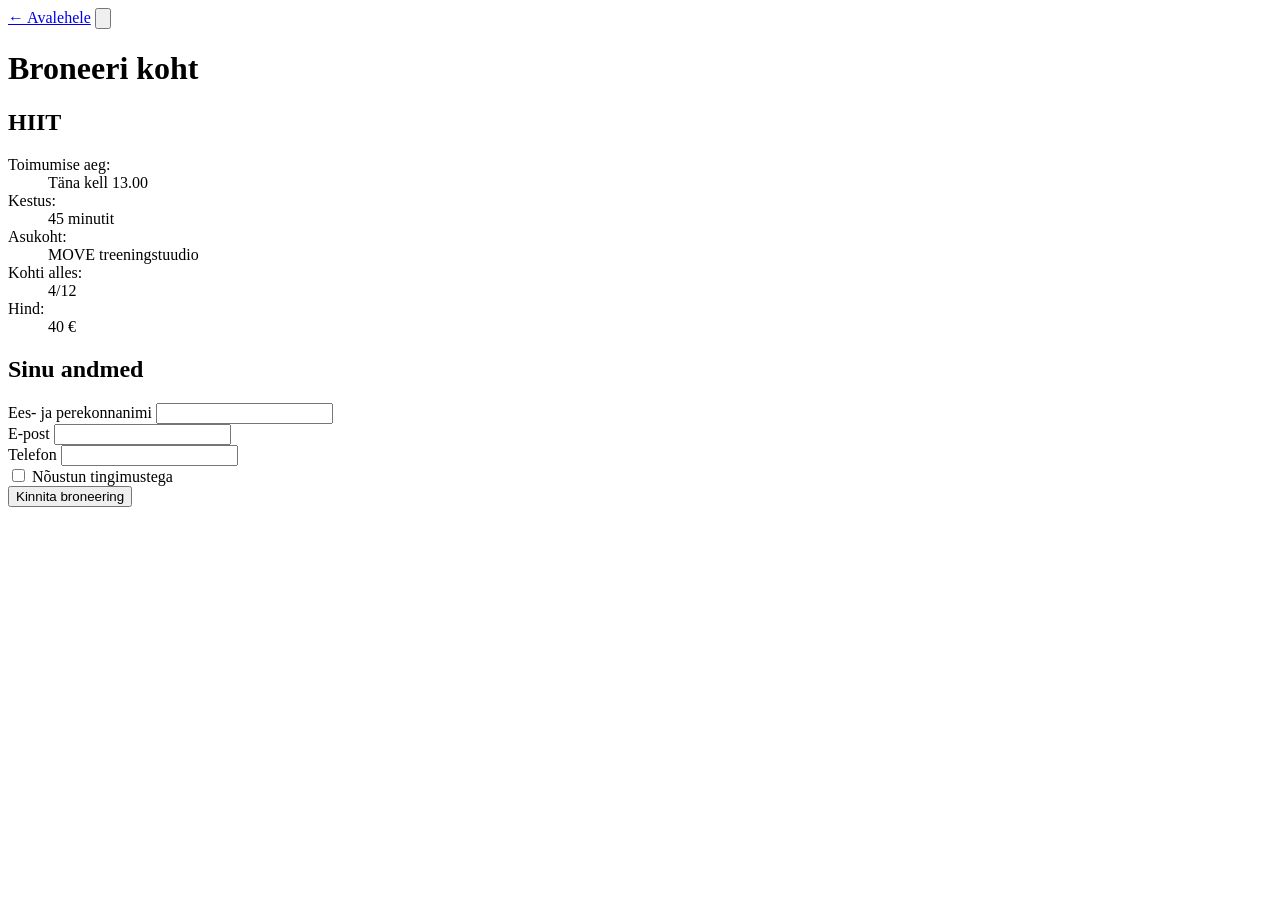
==== broneeri_koht.html @ df1005b9 "Add files via upload" ====
<!doctype html>
<html lang="et">
<head>
  <meta charset="utf-8">
  <meta name="viewport" content="width=device-width, initial-scale=1">
  <title>Broneeri koht – MOVE</title>
  <link rel="stylesheet" href="css/style.css">
</head>
<body class="page page--booking">
  <header class="header">
    <a class="header__back" href="avaleht.html"><span aria-hidden="true">←</span> Avalehele</a>
    <button class="header__menu" type="button" aria-label="Ava menüü" popovertarget="menu">
      <svg class="icon icon--menu" viewBox="0 0 24 24" aria-hidden="true" focusable="false">
        <rect x="2" y="2" width="20" height="20" rx="4" fill="none" stroke="currentColor" stroke-width="2"/>
        <path d="M7 8h10M7 12h10M7 16h10" stroke="currentColor" stroke-width="2" stroke-linecap="round"/>
      </svg>
    </button>
  </header>

  <nav class="menu" id="menu" popover aria-label="Peamenüü">
    <div class="menu__header">
      <a class="menu__logo" href="avaleht.html">MOVE</a>
      <button class="menu__close" type="button" popovertarget="menu" popovertargetaction="hide" aria-label="Sulge menüü">
        <svg class="icon icon--close" viewBox="0 0 24 24" aria-hidden="true" focusable="false">
          <rect x="2" y="2" width="20" height="20" rx="4" fill="none" stroke="currentColor" stroke-width="2"/>
          <path d="M8 8l8 8M16 8l-8 8" stroke="currentColor" stroke-width="2" stroke-linecap="round"/>
        </svg>
      </button>
    </div>
    <ul class="menu__list">
      <li class="menu__item"><a class="menu__link" href="avaleht.html">Avaleht<span class="menu__arrow" aria-hidden="true">→</span></a></li>
      <li class="menu__item"><a class="menu__link" href="leia_trenn.html">Leia trenn<span class="menu__arrow" aria-hidden="true">→</span></a></li>
      <li class="menu__item"><a class="menu__link" href="hiit.html">HIIT treening<span class="menu__arrow" aria-hidden="true">→</span></a></li>
      <li class="menu__item"><a class="menu__link" href="broneeri_koht.html" aria-current="page">Broneeri koht<span class="menu__arrow" aria-hidden="true">→</span></a></li>
      <li class="menu__item"><a class="menu__link" href="#">Hinnakiri<span class="menu__arrow" aria-hidden="true">→</span></a></li>
      <li class="menu__item"><a class="menu__link" href="#">KKK<span class="menu__arrow" aria-hidden="true">→</span></a></li>
    </ul>
  </nav>

  <main class="main">
    <h1 class="booking__title">Broneeri koht</h1>

    <section class="booking__summary" aria-labelledby="summary-title">
      <h2 class="booking__workout" id="summary-title">HIIT</h2>
      <dl class="details">
        <div class="details__row">
          <dt class="details__term">Toimumise aeg:</dt>
          <dd class="details__value">Täna kell <time datetime="13:00">13.00</time></dd>
        </div>
        <div class="details__row">
          <dt class="details__term">Kestus:</dt>
          <dd class="details__value">45 minutit</dd>
        </div>
        <div class="details__row">
          <dt class="details__term">Asukoht:</dt>
          <dd class="details__value">MOVE treeningstuudio</dd>
        </div>
        <div class="details__row">
          <dt class="details__term">Kohti alles:</dt>
          <dd class="details__value">4/12</dd>
        </div>
        <div class="details__row">
          <dt class="details__term">Hind:</dt>
          <dd class="details__value">40 €</dd>
        </div>
      </dl>
    </section>

    <form class="booking-form" action="kinnitus.html" method="get">
      <h2 class="booking-form__title">Sinu andmed</h2>

      <div class="booking-form__field">
        <label class="booking-form__label" for="nimi">Ees- ja perekonnanimi</label>
        <input class="booking-form__input" id="nimi" name="nimi" type="text" autocomplete="name" required>
      </div>
      <div class="booking-form__field">
        <label class="booking-form__label" for="email">E-post</label>
        <input class="booking-form__input" id="email" name="email" type="email" autocomplete="email" required>
      </div>
      <div class="booking-form__field">
        <label class="booking-form__label" for="telefon">Telefon</label>
        <input class="booking-form__input" id="telefon" name="telefon" type="tel" autocomplete="tel" required>
      </div>

      <div class="booking-form__checkbox">
        <input class="booking-form__checkbox-input" id="tingimused" name="tingimused" type="checkbox" required>
        <label class="booking-form__checkbox-label" for="tingimused">Nõustun tingimustega</label>
      </div>

      <button class="button button--primary booking-form__submit" type="submit">Kinnita broneering</button>
    </form>
  </main>
</body>
</html>
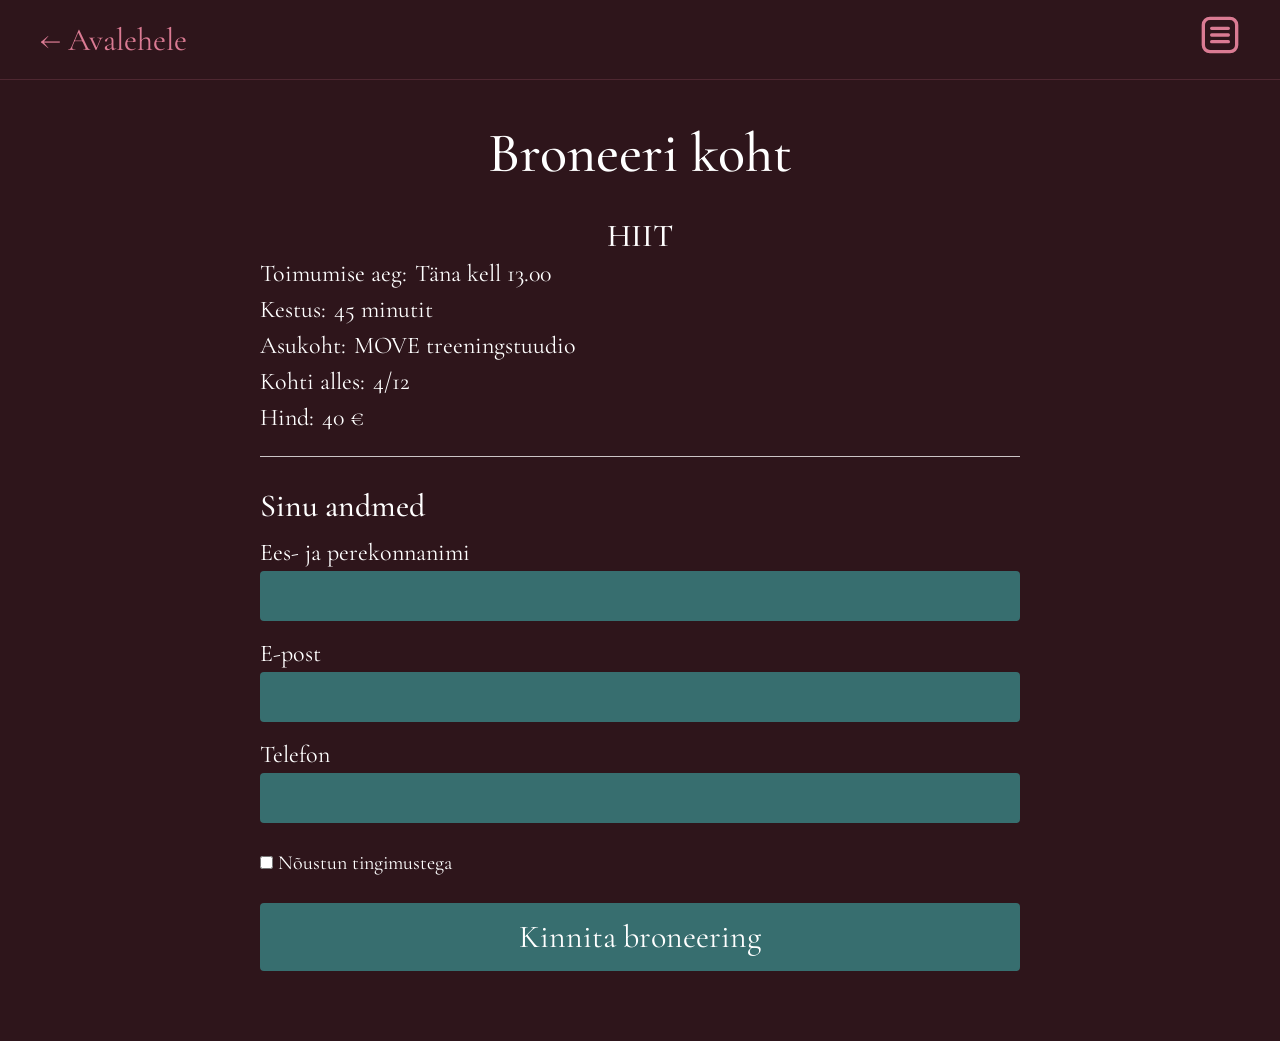
==== commit 6ee632f5: "Improve mistakes" ====
--- a/broneeri_koht.html
+++ b/broneeri_koht.html
@@ -4,7 +4,7 @@
   <meta charset="utf-8">
   <meta name="viewport" content="width=device-width, initial-scale=1">
   <title>Broneeri koht – MOVE</title>
-  <link rel="stylesheet" href="css/style.css">
+  <link rel="stylesheet" href="style.css">
 </head>
 <body class="page page--booking">
   <header class="header">
--- a/style.css
+++ b/style.css
@@ -0,0 +1,116 @@
+@import url("https://fonts.googleapis.com/css2?family=Cormorant+Garamond:wght@500;600&display=swap");
+
+* { box-sizing: border-box; margin: 0; padding: 0; }
+
+body {
+  background: #2e151b;
+  color: white;
+  font-family: "Cormorant Garamond", Georgia, serif;
+  font-size: 20px;
+  line-height: 1.5;
+}
+
+a { color: inherit; text-decoration: none; }
+ul { list-style: none; }
+img { width: 100%; display: block; }
+dd { margin: 0; }
+button, input, select { font: inherit; color: inherit; }
+
+h1, h2, h3 { font-weight: 500; line-height: 1.2; }
+h1 { font-size: 56px; }
+h2 { font-size: 32px; }
+
+.main { max-width: 800px; margin: 0 auto; padding: 40px 20px; }
+.main > * { margin-bottom: 30px; }
+
+.icon { width: 40px; height: 40px; }
+
+.header {
+  display: flex;
+  justify-content: space-between;
+  align-items: center;
+  padding: 15px 40px;
+  border-bottom: 1px solid #4e2731;
+}
+.header__logo { font-size: 56px; color: #2f4454; }
+.header__back { font-size: 32px; color: #da7b93; }
+.header__menu { background: none; border: none; color: #da7b93; }
+
+.menu { inset: 0; width: 100%; height: 100%; margin: 0; border: 0; background: #2e151b; color: white; }
+.menu__header { display: flex; justify-content: space-between; align-items: center; padding: 15px 40px; }
+.menu__logo { font-size: 56px; color: #2f4454; }
+.menu__close { background: none; border: none; color: #da7b93; }
+.menu__list { max-width: 800px; margin: 0 auto; padding: 0 20px; }
+.menu__link { display: flex; justify-content: space-between; padding: 18px 0; font-size: 36px; border-bottom: 1px solid #4e2731; }
+.menu__link:hover { color: #da7b93; }
+.menu__arrow { color: #da7b93; }
+
+.button {
+  display: block;
+  padding: 10px 30px;
+  border: none;
+  border-radius: 4px;
+  background: #376e6f;
+  font-size: 28px;
+  text-align: center;
+}
+.button--secondary { background: #1c3334; }
+.button:hover { opacity: 0.85; }
+
+.search-link { display: block; padding: 20px 30px; font-size: 36px; border: 3px solid #2f4454; border-radius: 6px; }
+.intro p { margin-bottom: 15px; font-size: 22px; }
+
+.today { padding: 20px 30px; background: #2f4454; border-radius: 6px; }
+.today__title { font-size: 36px; color: #da7b93; }
+.today__item { display: flex; justify-content: space-between; align-items: center; padding: 15px 0; }
+.today__item + .today__item { border-top: 2px solid #af6d83; }
+.today__name { font-size: 40px; }
+.today__book { color: #da7b93; text-align: center; font-size: 16px; }
+
+.quick-links { display: flex; gap: 20px; }
+.quick-links .button { flex: 1; }
+
+.footer { padding: 30px; text-align: center; font-size: 16px; color: #da7b93; opacity: 0.5; }
+
+.page-intro__text { font-size: 24px; }
+
+.filter { padding: 20px; background: #3b1a22; border-radius: 8px; }
+.filter__fields { display: flex; gap: 20px; margin-bottom: 20px; }
+.filter__field { flex: 1; }
+.filter__label { display: block; color: #da7b93; }
+.filter__select { width: 100%; padding: 10px; border: none; border-radius: 4px; background: #1c3334; }
+
+.results__list { display: grid; grid-template-columns: 1fr 1fr; gap: 20px; margin: 20px 0; }
+.workout-card { display: flex; gap: 20px; padding: 15px; background: #3b1a22; border-radius: 8px; }
+.workout-card__image { width: 150px; height: 130px; object-fit: cover; border-radius: 4px; }
+.workout-card__title { font-size: 44px; }
+.workout-card__time { margin-bottom: 10px; font-size: 24px; }
+.workout-card__link { font-size: 22px; padding: 5px 20px; }
+.results__end { text-align: center; }
+.results__end-title { font-size: 28px; }
+
+.workout__title { font-size: 80px; }
+.workout__subtitle { font-size: 26px; }
+.workout__image { height: auto; margin: 20px 0; border-radius: 12px; }
+.workout__description-text { margin-top: 10px; }
+
+.details { padding-bottom: 20px; border-bottom: 1px solid #cbc4c6; font-size: 24px; }
+.details__row { display: flex; gap: 8px; }
+
+.booking__title { text-align: center; }
+.booking__workout { text-align: center; }
+.booking-form__title { margin-bottom: 10px; }
+.booking-form__field { margin-bottom: 15px; }
+.booking-form__label { display: block; font-size: 24px; }
+.booking-form__input { width: 100%; height: 50px; padding: 0 10px; border: none; border-radius: 4px; background: #376e6f; }
+.booking-form__checkbox { margin: 25px 0; }
+.booking-form__submit { width: 100%; font-size: 32px; }
+
+.confirmation { text-align: center; }
+.confirmation__icon { width: 100px; height: 100px; color: #da7b93; }
+.confirmation__title { font-size: 56px; }
+.confirmation__note { text-align: center; }
+
+.summary-card { padding: 25px 30px; background: #3b1a22; border-radius: 8px; }
+.summary-card__title { margin-bottom: 15px; color: #da7b93; }
+.summary-card__row { display: flex; justify-content: space-between; padding: 5px 0; }
